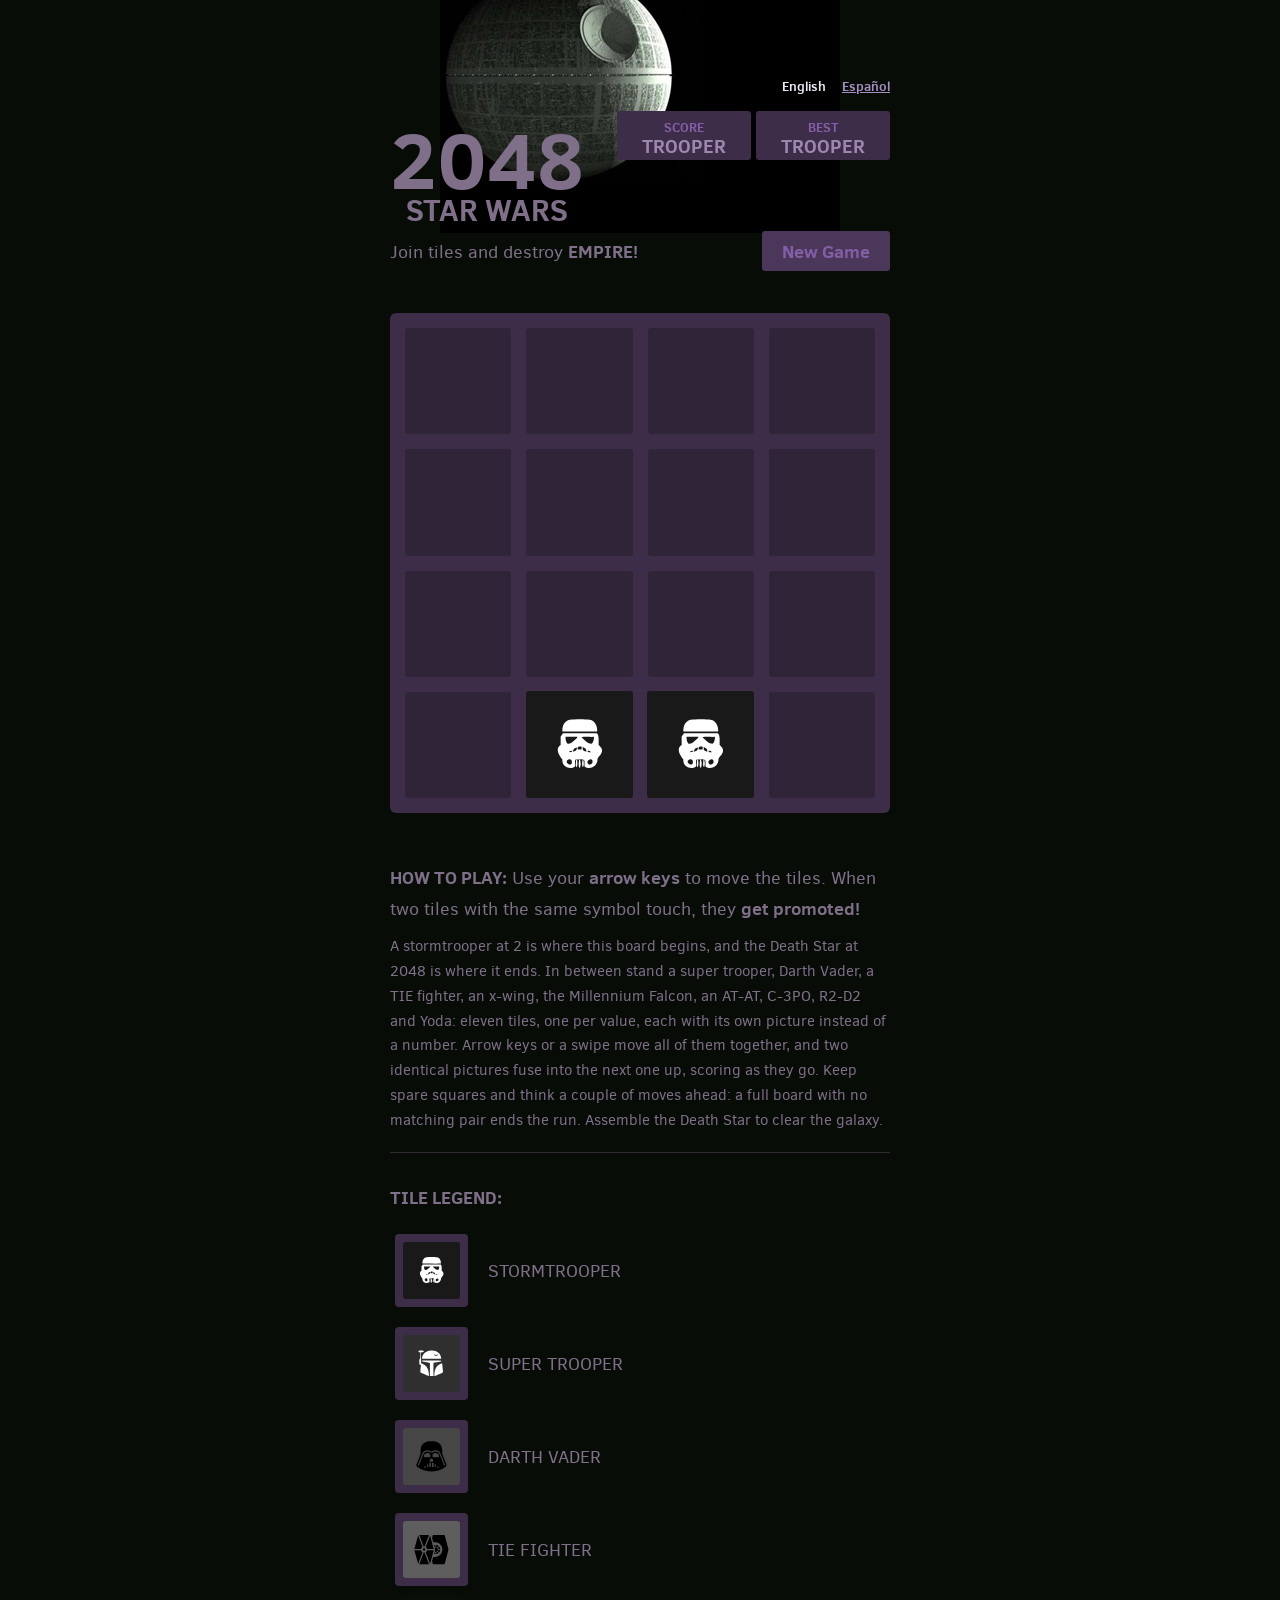
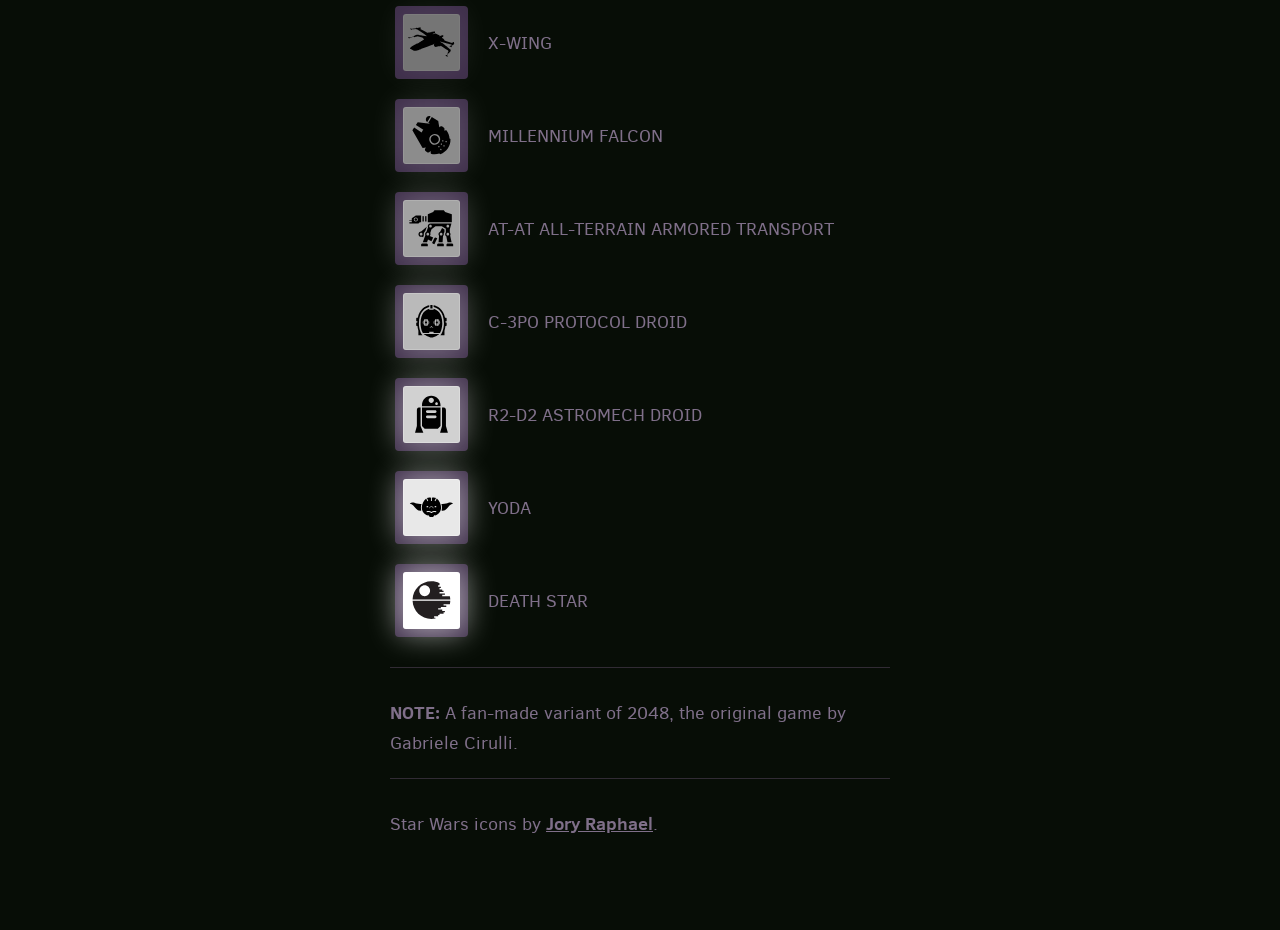
==== index.html @ c53c868a "Bilingual site: English at the root, Spanish under /es/ Includes hreflang, canonical, Open Graph, JS" ====
<!DOCTYPE html>
<html lang="en">
<head>
  <meta charset="utf-8">
  <title>2048 Star Wars — slide tiles, destroy the Empire</title>
  <meta name="description" content="Play 2048 Star Wars: slide tiles of stormtroopers, TIE fighters and droids, merge matching pairs, and work your way up the ranks of the saga.">

  <link rel="canonical" href="https://tile2048.github.io/2048-STARWARS/">
  <link rel="alternate" hreflang="en" href="https://tile2048.github.io/2048-STARWARS/">
  <link rel="alternate" hreflang="es" href="https://tile2048.github.io/2048-STARWARS/es/">
  <link rel="alternate" hreflang="x-default" href="https://tile2048.github.io/2048-STARWARS/">

  <meta property="og:type" content="website">
  <meta property="og:title" content="2048 Star Wars — slide tiles, destroy the Empire">
  <meta property="og:description" content="Play 2048 Star Wars: slide tiles of stormtroopers, TIE fighters and droids, merge matching pairs, and work your way up the ranks of the saga.">
  <meta property="og:url" content="https://tile2048.github.io/2048-STARWARS/">
  <meta property="og:locale" content="en_US">
  <meta property="og:locale:alternate" content="es_ES">

  <link href="style/main.css" rel="stylesheet" type="text/css">
  <link rel="shortcut icon" href="favicon.ico">
  <link rel="apple-touch-icon" href="meta/apple-touch-icon.png">
  <meta name="apple-mobile-web-app-capable" content="yes">
  <meta name="apple-mobile-web-app-status-bar-style" content="black">

  <meta name="HandheldFriendly" content="True">
  <meta name="MobileOptimized" content="320">
  <meta name="viewport" content="width=device-width, target-densitydpi=160dpi, initial-scale=1.0, maximum-scale=1, user-scalable=no, minimal-ui">
  <meta name="format-detection" content="telephone=no" />

  <script type="application/ld+json">
  {
    "@context": "https://schema.org",
    "@type": "VideoGame",
    "name": "2048 Star Wars",
    "inLanguage": "en",
    "url": "https://tile2048.github.io/2048-STARWARS/",
    "description": "A Star Wars version of the 2048 sliding tile puzzle: merge equal tiles to climb from stormtrooper to Death Star."
  }
  </script>
</head>
<body>
  <div class="container">
    <nav class="lang-links"><span>English</span> <a href="es/" hreflang="es" lang="es">Español</a></nav>

    <div class="heading">
      <div class="scores-container">
        <div class="score-container">0</div>
        <div class="best-container">0</div>
      </div>
      <div class="title-container">
        <h1 class="title">2048<small>Star Wars</small></h1>
      </div>
    </div>

    <div class="above-game">
      <p class="game-intro">Join tiles and destroy <strong>EMPIRE!</strong></p>
      <a class="restart-button">New Game</a>
    </div>

    <div class="game-container">
      <div class="game-message">
        <p></p>
        <div class="lower">
	        <a class="keep-playing-button">Keep going</a>
          <a class="retry-button">Try again</a>
          <div class="score-sharing"></div>
        </div>
      </div>

      <div class="grid-container">
        <div class="grid-row">
          <div class="grid-cell"></div>
          <div class="grid-cell"></div>
          <div class="grid-cell"></div>
          <div class="grid-cell"></div>
        </div>
        <div class="grid-row">
          <div class="grid-cell"></div>
          <div class="grid-cell"></div>
          <div class="grid-cell"></div>
          <div class="grid-cell"></div>
        </div>
        <div class="grid-row">
          <div class="grid-cell"></div>
          <div class="grid-cell"></div>
          <div class="grid-cell"></div>
          <div class="grid-cell"></div>
        </div>
        <div class="grid-row">
          <div class="grid-cell"></div>
          <div class="grid-cell"></div>
          <div class="grid-cell"></div>
          <div class="grid-cell"></div>
        </div>
      </div>

      <div class="tile-container">

      </div>
    </div>

    <p class="game-explanation">
      <strong class="important">How to play:</strong> Use your <strong>arrow keys</strong> to move the tiles. When two tiles with the same symbol touch, they <strong>get promoted!</strong>
    </p>
    <p class="game-about">
      A stormtrooper at 2 is where this board begins, and the Death Star at 2048 is where it ends. In between stand a super trooper, Darth Vader, a TIE fighter, an x-wing, the Millennium Falcon, an AT-AT, C-3PO, R2-D2 and Yoda: eleven tiles, one per value, each with its own picture instead of a number. Arrow keys or a swipe move all of them together, and two identical pictures fuse into the next one up, scoring as they go. Keep spare squares and think a couple of moves ahead: a full board with no matching pair ends the run. Assemble the Death Star to clear the galaxy.
    </p>
    <hr>
    <p class="tile-legend"><strong class="important">Tile Legend:</strong></p>
    <div class="legend-list">
      <div class="legend-row">
        <div class="legend-grid"><div class="legend-cell cell-2"><img src="style/img/2.svg" alt="stormtrooper"></div></div>
        <p>stormtrooper</p>
      </div>
      <div class="legend-row">
        <div class="legend-grid"><div class="legend-cell cell-4"><img src="style/img/4.svg" alt="super trooper"></div></div>
        <p>super trooper</p>
      </div>
      <div class="legend-row">
        <div class="legend-grid"><div class="legend-cell cell-8"><img src="style/img/8.svg" alt="Darth Vader"></div></div>
        <p>Darth Vader</p>
      </div>
      <div class="legend-row">
        <div class="legend-grid"><div class="legend-cell cell-16"><img src="style/img/16.svg" alt="TIE fighter"></div></div>
        <p>TIE fighter</p>
      </div>
      <div class="legend-row">
        <div class="legend-grid"><div class="legend-cell cell-32"><img src="style/img/32.svg" alt="X-wing"></div></div>
        <p>X-wing</p>
      </div>
      <div class="legend-row">
        <div class="legend-grid"><div class="legend-cell cell-64"><img src="style/img/64.svg" alt="Millennium Falcon"></div></div>
        <p>Millennium Falcon</p>
      </div>
      <div class="legend-row">
        <div class="legend-grid"><div class="legend-cell cell-128"><img src="style/img/128.svg" alt="AT-AT all-terrain armored transport"></div></div>
        <p>AT-AT all-terrain armored transport</p>
      </div>
      <div class="legend-row">
        <div class="legend-grid"><div class="legend-cell cell-256"><img src="style/img/256.svg" alt="C-3PO protocol droid"></div></div>
        <p>C-3PO protocol droid</p>
      </div>
      <div class="legend-row">
        <div class="legend-grid"><div class="legend-cell cell-512"><img src="style/img/512.svg" alt="R2-D2 astromech droid"></div></div>
        <p>R2-D2 astromech droid</p>
      </div>
      <div class="legend-row">
        <div class="legend-grid"><div class="legend-cell cell-1024"><img src="style/img/1024.svg" alt="Yoda"></div></div>
        <p>Yoda</p>
      </div>
      <div class="legend-row">
        <div class="legend-grid"><div class="legend-cell cell-2048"><img src="style/img/2048.svg" alt="Death Star"></div></div>
        <p>Death Star</p>
      </div>
    </div>
    <hr>
    <p class="disclaimer">
    <strong class="important">Note:</strong> A fan-made variant of 2048, the original game by Gabriele Cirulli.
    </p>
    <hr>
    <p class="credits">
      Star Wars icons by <a href="http://sensibleworld.com/news/more-free-star-wars-icons/" title="Free Star Wars Icons by Sensible World">Jory Raphael</a>.
    </p>
  </div>

  <script src="js/bind_polyfill.js"></script>
  <script src="js/classlist_polyfill.js"></script>
  <script src="js/animframe_polyfill.js"></script>
  <script>
    // Assets and sentences of this page. The Spanish page sets ../ and its own words.
    window.GAME_ROOT = "";

    // Text that only appears once a game is running, in the language of this page.
    window.PAGE_STRINGS = {
      "game-won": "You win!",
      "game-over": "Game over!",
      "tweet1": "I scored \"",
      "tweet2": "\" at 2048-STARWARS #2048game",
      "2": "stormtrooper",
      "4": "super trooper",
      "8": "Darth Vader",
      "16": "TIE fighter",
      "32": "X-wing",
      "64": "Millennium Falcon",
      "128": "AT-AT all-terrain armored transport",
      "256": "C-3PO protocol droid",
      "512": "R2-D2 astromech droid",
      "1024": "Yoda",
      "2048": "Death Star",
      "p0": "trooper",
      "p2": "trooper",
      "p4": "s.trooper",
      "p8": "Vader",
      "p16": "TIE",
      "p32": "x-wing",
      "p64": "Falcon",
      "p128": "at-at",
      "p256": "c-3po",
      "p512": "r2-d2",
      "p1024": "Yoda",
      "p2048": "Death Star"
    };

    function Localize(key) {
      var name = String(key);
      if (window.PAGE_STRINGS.hasOwnProperty(name)) return window.PAGE_STRINGS[name];
      // Scores that no longer sit on a tile fall back to the plain number.
      if (name.charAt(0) === "p" && window.PAGE_STRINGS.hasOwnProperty(name.slice(1))) {
        return window.PAGE_STRINGS[name.slice(1)];
      }
      return name;
    }
  </script>
  <script src="js/keyboard_input_manager.js"></script>
  <script src="js/html_actuator.js"></script>
  <script src="js/grid.js"></script>
  <script src="js/tile.js"></script>
  <script src="js/local_storage_manager.js"></script>
  <script src="js/game_manager.js"></script>
  <script src="js/application.js"></script>
  <script>
    window.twttr = (function (d,s,id) {
      var t, js, fjs = d.getElementsByTagName(s)[0];
      if (d.getElementById(id)) return; js=d.createElement(s); js.id=id;
      js.src="https://platform.twitter.com/widgets.js"; fjs.parentNode.insertBefore(js, fjs);
      return window.twttr || (t = { _e: [], ready: function(f){ t._e.push(f) } });
    }(document, "script", "twitter-wjs"));
  </script>
</body>
</html>
---- style/main.css ----
@import url(fonts/clear-sans.css);
html, body {
  margin: 0;
  padding: 0;
  background-color: #070D06;
  color: #7f6f89;
  font-family: "Clear Sans", "Helvetica Neue", Arial, sans-serif;
  font-size: 18px; }

body {
  padding: 80px 0;
  background-image: url(img/top-bg.jpg);
  background-position: top center;
  background-repeat: no-repeat; }

.heading:after {
  content: "";
  display: block;
  clear: both; }

h1.title {
  font-size: 80px;
  font-weight: bold;
  margin: 0;
  display: block;
  float: left; }
  h1.title small {
    position: absolute;
    width: 100%;
    bottom: 0;
    left: 0;
    text-transform: uppercase;
    font-size: 30px;
    line-height: 30px;
    text-align: center;
    font-weight: bold; }

.title-container {
  position: relative;
  display: inline-block;
  padding-bottom: 10px; }

@-webkit-keyframes move-up {
  0% {
    top: 25px;
    opacity: 1; }

  100% {
    top: -50px;
    opacity: 0; } }
@-moz-keyframes move-up {
  0% {
    top: 25px;
    opacity: 1; }

  100% {
    top: -50px;
    opacity: 0; } }
@keyframes move-up {
  0% {
    top: 25px;
    opacity: 1; }

  100% {
    top: -50px;
    opacity: 0; } }
.scores-container {
  float: right;
  text-align: right; }

.score-container, .best-container {
  position: relative;
  display: inline-block;
  background: #3d2d49;
  padding: 15px 25px;
  font-size: 19px;
  text-transform: uppercase;
  height: 19px;
  line-height: 41px;
  font-weight: bold;
  border-radius: 3px;
  color: #9e87ae;
  margin-top: 8px;
  text-align: center; }
  .score-container:after, .best-container:after {
    position: absolute;
    width: 100%;
    top: 10px;
    left: 0;
    text-transform: uppercase;
    font-size: 13px;
    line-height: 13px;
    text-align: center;
    color: #845ea6; }
  .score-container .score-addition, .best-container .score-addition {
    position: absolute;
    right: 30px;
    color: red;
    font-size: 19px;
    line-height: 19px;
    font-weight: bold;
    color: rgba(127, 111, 137, 0.9);
    z-index: 100;
    -webkit-animation: move-up 600ms ease-in;
    -moz-animation: move-up 600ms ease-in;
    animation: move-up 600ms ease-in;
    -webkit-animation-fill-mode: both;
    -moz-animation-fill-mode: both;
    animation-fill-mode: both; }

.score-container:after {
  content: "Score"; }

.best-container:after {
  content: "Best"; }

p {
  margin-top: 0;
  margin-bottom: 10px;
  line-height: 1.65; }

a {
  color: #7f6f89;
  font-weight: bold;
  text-decoration: underline;
  cursor: pointer; }

strong.important {
  text-transform: uppercase; }

hr {
  border: none;
  border-bottom: 1px solid #312b34;
  margin-top: 20px;
  margin-bottom: 30px; }

.container {
  width: 500px;
  margin: 0 auto; }

@-webkit-keyframes fade-in {
  0% {
    opacity: 0; }

  100% {
    opacity: 1; } }
@-moz-keyframes fade-in {
  0% {
    opacity: 0; }

  100% {
    opacity: 1; } }
@keyframes fade-in {
  0% {
    opacity: 0; }

  100% {
    opacity: 1; } }
.game-container {
  margin-top: 40px;
  position: relative;
  padding: 15px;
  cursor: default;
  -webkit-touch-callout: none;
  -ms-touch-callout: none;
  -webkit-user-select: none;
  -moz-user-select: none;
  -ms-user-select: none;
  -ms-touch-action: none;
  touch-action: none;
  background: #3d2d49;
  border-radius: 6px;
  width: 500px;
  height: 500px;
  -webkit-box-sizing: border-box;
  -moz-box-sizing: border-box;
  box-sizing: border-box; }
  .game-container .game-message {
    display: none;
    position: absolute;
    top: 0;
    right: 0;
    bottom: 0;
    left: 0;
    background: rgba(25, 25, 25, 0.7);
    z-index: 100;
    text-align: center;
    -webkit-animation: fade-in 800ms ease 1200ms;
    -moz-animation: fade-in 800ms ease 1200ms;
    animation: fade-in 800ms ease 1200ms;
    -webkit-animation-fill-mode: both;
    -moz-animation-fill-mode: both;
    animation-fill-mode: both; }
    .game-container .game-message p {
      font-size: 60px;
      font-weight: bold;
      height: 60px;
      line-height: 60px;
      margin-top: 222px; }
    .game-container .game-message .lower {
      display: block;
      margin-top: 59px; }
    .game-container .game-message a {
      display: inline-block;
      background: #4a3759;
      border-radius: 3px;
      padding: 0 20px;
      text-decoration: none;
      color: #845ea6;
      height: 40px;
      line-height: 42px;
      margin-left: 9px; }
      .game-container .game-message a.keep-playing-button {
        display: none; }
    .game-container .game-message .score-sharing {
      display: inline-block;
      vertical-align: middle;
      margin-left: 10px; }
    .game-container .game-message.game-won {
      background: rgba(255, 255, 255, 0.5);
      color: #9e87ae; }
      .game-container .game-message.game-won a.keep-playing-button {
        display: inline-block; }
    .game-container .game-message.game-won, .game-container .game-message.game-over {
      display: block; }

.grid-container {
  position: absolute;
  z-index: 1; }

.grid-row {
  margin-bottom: 15px; }
  .grid-row:last-child {
    margin-bottom: 0; }
  .grid-row:after {
    content: "";
    display: block;
    clear: both; }

.grid-cell {
  width: 106.25px;
  height: 106.25px;
  margin-right: 15px;
  float: left;
  border-radius: 3px;
  background: rgba(25, 25, 25, 0.35); }
  .grid-cell:last-child {
    margin-right: 0; }

.tile-container {
  position: absolute;
  z-index: 2; }

.tile, .tile .tile-inner {
  width: 107px;
  height: 107px;
  line-height: 116.25px; }
.tile.tile-position-1-1 {
  -webkit-transform: translate(0px, 0px);
  -moz-transform: translate(0px, 0px);
  transform: translate(0px, 0px); }
.tile.tile-position-1-2 {
  -webkit-transform: translate(0px, 121px);
  -moz-transform: translate(0px, 121px);
  transform: translate(0px, 121px); }
.tile.tile-position-1-3 {
  -webkit-transform: translate(0px, 242px);
  -moz-transform: translate(0px, 242px);
  transform: translate(0px, 242px); }
.tile.tile-position-1-4 {
  -webkit-transform: translate(0px, 363px);
  -moz-transform: translate(0px, 363px);
  transform: translate(0px, 363px); }
.tile.tile-position-2-1 {
  -webkit-transform: translate(121px, 0px);
  -moz-transform: translate(121px, 0px);
  transform: translate(121px, 0px); }
.tile.tile-position-2-2 {
  -webkit-transform: translate(121px, 121px);
  -moz-transform: translate(121px, 121px);
  transform: translate(121px, 121px); }
.tile.tile-position-2-3 {
  -webkit-transform: translate(121px, 242px);
  -moz-transform: translate(121px, 242px);
  transform: translate(121px, 242px); }
.tile.tile-position-2-4 {
  -webkit-transform: translate(121px, 363px);
  -moz-transform: translate(121px, 363px);
  transform: translate(121px, 363px); }
.tile.tile-position-3-1 {
  -webkit-transform: translate(242px, 0px);
  -moz-transform: translate(242px, 0px);
  transform: translate(242px, 0px); }
.tile.tile-position-3-2 {
  -webkit-transform: translate(242px, 121px);
  -moz-transform: translate(242px, 121px);
  transform: translate(242px, 121px); }
.tile.tile-position-3-3 {
  -webkit-transform: translate(242px, 242px);
  -moz-transform: translate(242px, 242px);
  transform: translate(242px, 242px); }
.tile.tile-position-3-4 {
  -webkit-transform: translate(242px, 363px);
  -moz-transform: translate(242px, 363px);
  transform: translate(242px, 363px); }
.tile.tile-position-4-1 {
  -webkit-transform: translate(363px, 0px);
  -moz-transform: translate(363px, 0px);
  transform: translate(363px, 0px); }
.tile.tile-position-4-2 {
  -webkit-transform: translate(363px, 121px);
  -moz-transform: translate(363px, 121px);
  transform: translate(363px, 121px); }
.tile.tile-position-4-3 {
  -webkit-transform: translate(363px, 242px);
  -moz-transform: translate(363px, 242px);
  transform: translate(363px, 242px); }
.tile.tile-position-4-4 {
  -webkit-transform: translate(363px, 363px);
  -moz-transform: translate(363px, 363px);
  transform: translate(363px, 363px); }

.tile {
  position: absolute;
  -webkit-transition: 100ms ease-in-out;
  -moz-transition: 100ms ease-in-out;
  transition: 100ms ease-in-out;
  -webkit-transition-property: -webkit-transform;
  -moz-transition-property: -moz-transform;
  transition-property: transform; }
  .tile .tile-inner {
    border-radius: 3px;
    background: #191919;
    text-align: center;
    font-weight: bold;
    z-index: 10;
    font-size: 55px; }
    .tile .tile-inner img {
      width: 100%;
      height: 100%; }
  .tile.tile-2 .tile-inner {
    background: #191919;
    box-shadow: 0 0 30px 10px rgba(255, 255, 255, 0), inset 0 0 0 1px rgba(255, 255, 255, 0); }
  .tile.tile-4 .tile-inner {
    background: #2f2f2f;
    box-shadow: 0 0 30px 10px rgba(255, 255, 255, 0), inset 0 0 0 1px rgba(255, 255, 255, 0); }
  .tile.tile-8 .tile-inner {
    color: #9e87ae;
    background: #474747;
    box-shadow: 0 0 30px 10px rgba(255, 255, 255, 0), inset 0 0 0 1px rgba(255, 255, 255, 0); }
  .tile.tile-16 .tile-inner {
    color: #9e87ae;
    background: #5e5e5e;
    box-shadow: 0 0 30px 10px rgba(255, 255, 255, 0), inset 0 0 0 1px rgba(255, 255, 255, 0); }
  .tile.tile-32 .tile-inner {
    color: #9e87ae;
    background: #757575;
    box-shadow: 0 0 30px 10px rgba(255, 255, 255, 0.07937), inset 0 0 0 1px rgba(255, 255, 255, 0.04762); }
  .tile.tile-64 .tile-inner {
    color: #9e87ae;
    background: #8c8c8c;
    box-shadow: 0 0 30px 10px rgba(255, 255, 255, 0.15873), inset 0 0 0 1px rgba(255, 255, 255, 0.09524); }
  .tile.tile-128 .tile-inner {
    color: #9e87ae;
    background: #a3a3a3;
    box-shadow: 0 0 30px 10px rgba(255, 255, 255, 0.2381), inset 0 0 0 1px rgba(255, 255, 255, 0.14286);
    font-size: 45px; }
    @media screen and (max-width: 520px) {
      .tile.tile-128 .tile-inner {
        font-size: 25px; } }
  .tile.tile-256 .tile-inner {
    color: #9e87ae;
    background: #bababa;
    box-shadow: 0 0 30px 10px rgba(255, 255, 255, 0.31746), inset 0 0 0 1px rgba(255, 255, 255, 0.19048);
    font-size: 45px; }
    @media screen and (max-width: 520px) {
      .tile.tile-256 .tile-inner {
        font-size: 25px; } }
  .tile.tile-512 .tile-inner {
    color: #9e87ae;
    background: #d1d1d1;
    box-shadow: 0 0 30px 10px rgba(255, 255, 255, 0.39683), inset 0 0 0 1px rgba(255, 255, 255, 0.2381);
    font-size: 45px; }
    @media screen and (max-width: 520px) {
      .tile.tile-512 .tile-inner {
        font-size: 25px; } }
  .tile.tile-1024 .tile-inner {
    color: #9e87ae;
    background: #e8e8e8;
    box-shadow: 0 0 30px 10px rgba(255, 255, 255, 0.47619), inset 0 0 0 1px rgba(255, 255, 255, 0.28571);
    font-size: 35px; }
    @media screen and (max-width: 520px) {
      .tile.tile-1024 .tile-inner {
        font-size: 15px; } }
  .tile.tile-2048 .tile-inner {
    color: #9e87ae;
    background: white;
    box-shadow: 0 0 30px 10px rgba(255, 255, 255, 0.55556), inset 0 0 0 1px rgba(255, 255, 255, 0.33333);
    font-size: 35px; }
    @media screen and (max-width: 520px) {
      .tile.tile-2048 .tile-inner {
        font-size: 15px; } }
  .tile.tile-super .tile-inner {
    color: #9e87ae;
    background: #3d3d3d;
    font-size: 30px; }
    @media screen and (max-width: 520px) {
      .tile.tile-super .tile-inner {
        font-size: 10px; } }

@-webkit-keyframes appear {
  0% {
    opacity: 0;
    -webkit-transform: scale(0);
    -moz-transform: scale(0);
    transform: scale(0); }

  100% {
    opacity: 1;
    -webkit-transform: scale(1);
    -moz-transform: scale(1);
    transform: scale(1); } }
@-moz-keyframes appear {
  0% {
    opacity: 0;
    -webkit-transform: scale(0);
    -moz-transform: scale(0);
    transform: scale(0); }

  100% {
    opacity: 1;
    -webkit-transform: scale(1);
    -moz-transform: scale(1);
    transform: scale(1); } }
@keyframes appear {
  0% {
    opacity: 0;
    -webkit-transform: scale(0);
    -moz-transform: scale(0);
    transform: scale(0); }

  100% {
    opacity: 1;
    -webkit-transform: scale(1);
    -moz-transform: scale(1);
    transform: scale(1); } }
.tile-new .tile-inner {
  -webkit-animation: appear 200ms ease 100ms;
  -moz-animation: appear 200ms ease 100ms;
  animation: appear 200ms ease 100ms;
  -webkit-animation-fill-mode: backwards;
  -moz-animation-fill-mode: backwards;
  animation-fill-mode: backwards; }

@-webkit-keyframes pop {
  0% {
    -webkit-transform: scale(0);
    -moz-transform: scale(0);
    transform: scale(0); }

  50% {
    -webkit-transform: scale(1.2);
    -moz-transform: scale(1.2);
    transform: scale(1.2); }

  100% {
    -webkit-transform: scale(1);
    -moz-transform: scale(1);
    transform: scale(1); } }
@-moz-keyframes pop {
  0% {
    -webkit-transform: scale(0);
    -moz-transform: scale(0);
    transform: scale(0); }

  50% {
    -webkit-transform: scale(1.2);
    -moz-transform: scale(1.2);
    transform: scale(1.2); }

  100% {
    -webkit-transform: scale(1);
    -moz-transform: scale(1);
    transform: scale(1); } }
@keyframes pop {
  0% {
    -webkit-transform: scale(0);
    -moz-transform: scale(0);
    transform: scale(0); }

  50% {
    -webkit-transform: scale(1.2);
    -moz-transform: scale(1.2);
    transform: scale(1.2); }

  100% {
    -webkit-transform: scale(1);
    -moz-transform: scale(1);
    transform: scale(1); } }
.tile-merged .tile-inner {
  z-index: 20;
  -webkit-animation: pop 200ms ease 100ms;
  -moz-animation: pop 200ms ease 100ms;
  animation: pop 200ms ease 100ms;
  -webkit-animation-fill-mode: backwards;
  -moz-animation-fill-mode: backwards;
  animation-fill-mode: backwards; }

.above-game:after {
  content: "";
  display: block;
  clear: both; }

.game-intro {
  float: left;
  line-height: 42px;
  margin-bottom: 0; }

.restart-button {
  display: inline-block;
  background: #4a3759;
  border-radius: 3px;
  padding: 0 20px;
  text-decoration: none;
  color: #845ea6;
  height: 40px;
  line-height: 42px;
  display: block;
  text-align: center;
  float: right; }

.game-explanation {
  margin-top: 50px; }

@media screen and (max-width: 520px) {
  html, body {
    font-size: 15px; }

  body {
    margin: 20px 0;
    padding: 0 20px; }

  h1.title {
    font-size: 27px;
    margin-top: 15px; }
  h1.title small {
    font-size: 14px;
    line-height: 16px; }

  .container {
    width: 280px;
    margin: 0 auto; }

  .score-container, .best-container {
    margin-top: 0;
    padding: 15px 10px;
    min-width: 40px; }

  .heading {
    margin-bottom: 10px; }

  .game-intro {
    width: 55%;
    display: block;
    box-sizing: border-box;
    line-height: 1.65; }

  .restart-button {
    width: 42%;
    padding: 0;
    display: block;
    box-sizing: border-box;
    margin-top: 2px; }

  .game-container {
    margin-top: 17px;
    position: relative;
    padding: 10px;
    cursor: default;
    -webkit-touch-callout: none;
    -ms-touch-callout: none;
    -webkit-user-select: none;
    -moz-user-select: none;
    -ms-user-select: none;
    -ms-touch-action: none;
    touch-action: none;
    background: #3d2d49;
    border-radius: 6px;
    width: 280px;
    height: 280px;
    -webkit-box-sizing: border-box;
    -moz-box-sizing: border-box;
    box-sizing: border-box; }
    .game-container .game-message {
      display: none;
      position: absolute;
      top: 0;
      right: 0;
      bottom: 0;
      left: 0;
      background: rgba(25, 25, 25, 0.7);
      z-index: 100;
      text-align: center;
      -webkit-animation: fade-in 800ms ease 1200ms;
      -moz-animation: fade-in 800ms ease 1200ms;
      animation: fade-in 800ms ease 1200ms;
      -webkit-animation-fill-mode: both;
      -moz-animation-fill-mode: both;
      animation-fill-mode: both; }
      .game-container .game-message p {
        font-size: 60px;
        font-weight: bold;
        height: 60px;
        line-height: 60px;
        margin-top: 222px; }
      .game-container .game-message .lower {
        display: block;
        margin-top: 59px; }
      .game-container .game-message a {
        display: inline-block;
        background: #4a3759;
        border-radius: 3px;
        padding: 0 20px;
        text-decoration: none;
        color: #845ea6;
        height: 40px;
        line-height: 42px;
        margin-left: 9px; }
        .game-container .game-message a.keep-playing-button {
          display: none; }
      .game-container .game-message .score-sharing {
        display: inline-block;
        vertical-align: middle;
        margin-left: 10px; }
      .game-container .game-message.game-won {
        background: rgba(255, 255, 255, 0.5);
        color: #9e87ae; }
        .game-container .game-message.game-won a.keep-playing-button {
          display: inline-block; }
      .game-container .game-message.game-won, .game-container .game-message.game-over {
        display: block; }

  .grid-container {
    position: absolute;
    z-index: 1; }

  .grid-row {
    margin-bottom: 10px; }
    .grid-row:last-child {
      margin-bottom: 0; }
    .grid-row:after {
      content: "";
      display: block;
      clear: both; }

  .grid-cell {
    width: 57.5px;
    height: 57.5px;
    margin-right: 10px;
    float: left;
    border-radius: 3px;
    background: rgba(25, 25, 25, 0.35); }
    .grid-cell:last-child {
      margin-right: 0; }

  .tile-container {
    position: absolute;
    z-index: 2; }

  .tile, .tile .tile-inner {
    width: 58px;
    height: 58px;
    line-height: 67.5px; }
  .tile.tile-position-1-1 {
    -webkit-transform: translate(0px, 0px);
    -moz-transform: translate(0px, 0px);
    transform: translate(0px, 0px); }
  .tile.tile-position-1-2 {
    -webkit-transform: translate(0px, 67px);
    -moz-transform: translate(0px, 67px);
    transform: translate(0px, 67px); }
  .tile.tile-position-1-3 {
    -webkit-transform: translate(0px, 135px);
    -moz-transform: translate(0px, 135px);
    transform: translate(0px, 135px); }
  .tile.tile-position-1-4 {
    -webkit-transform: translate(0px, 202px);
    -moz-transform: translate(0px, 202px);
    transform: translate(0px, 202px); }
  .tile.tile-position-2-1 {
    -webkit-transform: translate(67px, 0px);
    -moz-transform: translate(67px, 0px);
    transform: translate(67px, 0px); }
  .tile.tile-position-2-2 {
    -webkit-transform: translate(67px, 67px);
    -moz-transform: translate(67px, 67px);
    transform: translate(67px, 67px); }
  .tile.tile-position-2-3 {
    -webkit-transform: translate(67px, 135px);
    -moz-transform: translate(67px, 135px);
    transform: translate(67px, 135px); }
  .tile.tile-position-2-4 {
    -webkit-transform: translate(67px, 202px);
    -moz-transform: translate(67px, 202px);
    transform: translate(67px, 202px); }
  .tile.tile-position-3-1 {
    -webkit-transform: translate(135px, 0px);
    -moz-transform: translate(135px, 0px);
    transform: translate(135px, 0px); }
  .tile.tile-position-3-2 {
    -webkit-transform: translate(135px, 67px);
    -moz-transform: translate(135px, 67px);
    transform: translate(135px, 67px); }
  .tile.tile-position-3-3 {
    -webkit-transform: translate(135px, 135px);
    -moz-transform: translate(135px, 135px);
    transform: translate(135px, 135px); }
  .tile.tile-position-3-4 {
    -webkit-transform: translate(135px, 202px);
    -moz-transform: translate(135px, 202px);
    transform: translate(135px, 202px); }
  .tile.tile-position-4-1 {
    -webkit-transform: translate(202px, 0px);
    -moz-transform: translate(202px, 0px);
    transform: translate(202px, 0px); }
  .tile.tile-position-4-2 {
    -webkit-transform: translate(202px, 67px);
    -moz-transform: translate(202px, 67px);
    transform: translate(202px, 67px); }
  .tile.tile-position-4-3 {
    -webkit-transform: translate(202px, 135px);
    -moz-transform: translate(202px, 135px);
    transform: translate(202px, 135px); }
  .tile.tile-position-4-4 {
    -webkit-transform: translate(202px, 202px);
    -moz-transform: translate(202px, 202px);
    transform: translate(202px, 202px); }

  .tile .tile-inner {
    font-size: 35px; }

  .game-message p {
    font-size: 30px !important;
    height: 30px !important;
    line-height: 30px !important;
    margin-top: 90px !important; }
  .game-message .lower {
    margin-top: 30px !important; }
  .game-message.game-won .score-sharing {
    margin-top: 10px; } }
.legend-row {
  padding: 10px 5px; }
  .legend-row:after {
    content: "";
    display: block;
    clear: both; }
  .legend-row p {
    margin-left: 93.33333px;
    margin-top: 23.33333px;
    text-transform: uppercase; }

.legend-grid {
  position: relative;
  padding: 7.5px;
  cursor: default;
  -webkit-touch-callout: none;
  -ms-touch-callout: none;
  -webkit-user-select: none;
  -moz-user-select: none;
  -ms-user-select: none;
  -ms-touch-action: none;
  touch-action: none;
  background: #3d2d49;
  border-radius: 4px;
  width: 73px;
  height: 73px;
  -webkit-box-sizing: border-box;
  -moz-box-sizing: border-box;
  box-sizing: border-box;
  float: left; }

.legend-cell {
  width: 57.5px;
  height: 57.5px;
  margin-right: 7.5px;
  float: left;
  border-radius: 3px;
  background: rgba(25, 25, 25, 0.35); }
  .legend-cell img {
    width: 100%;
    height: 100%; }

.cell-2 {
  background: #191919;
  box-shadow: 0 0 30px 5px rgba(255, 255, 255, 0), inset 0 0 0 1px rgba(255, 255, 255, 0); }

.cell-4 {
  background: #2f2f2f;
  box-shadow: 0 0 30px 5px rgba(255, 255, 255, 0), inset 0 0 0 1px rgba(255, 255, 255, 0); }

.cell-8 {
  color: #9e87ae;
  background: #474747;
  box-shadow: 0 0 30px 5px rgba(255, 255, 255, 0), inset 0 0 0 1px rgba(255, 255, 255, 0); }

.cell-16 {
  color: #9e87ae;
  background: #5e5e5e;
  box-shadow: 0 0 30px 5px rgba(255, 255, 255, 0), inset 0 0 0 1px rgba(255, 255, 255, 0); }

.cell-32 {
  color: #9e87ae;
  background: #757575;
  box-shadow: 0 0 30px 5px rgba(255, 255, 255, 0.07937), inset 0 0 0 1px rgba(255, 255, 255, 0.04762); }

.cell-64 {
  color: #9e87ae;
  background: #8c8c8c;
  box-shadow: 0 0 30px 5px rgba(255, 255, 255, 0.15873), inset 0 0 0 1px rgba(255, 255, 255, 0.09524); }

.cell-128 {
  color: #9e87ae;
  background: #a3a3a3;
  box-shadow: 0 0 30px 5px rgba(255, 255, 255, 0.2381), inset 0 0 0 1px rgba(255, 255, 255, 0.14286); }

.cell-256 {
  color: #9e87ae;
  background: #bababa;
  box-shadow: 0 0 30px 5px rgba(255, 255, 255, 0.31746), inset 0 0 0 1px rgba(255, 255, 255, 0.19048); }

.cell-512 {
  color: #9e87ae;
  background: #d1d1d1;
  box-shadow: 0 0 30px 5px rgba(255, 255, 255, 0.39683), inset 0 0 0 1px rgba(255, 255, 255, 0.2381); }

.cell-1024 {
  color: #9e87ae;
  background: #e8e8e8;
  box-shadow: 0 0 30px 5px rgba(255, 255, 255, 0.47619), inset 0 0 0 1px rgba(255, 255, 255, 0.28571); }

.cell-2048 {
  color: #9e87ae;
  background: white;
  box-shadow: 0 0 30px 5px rgba(255, 255, 255, 0.55556), inset 0 0 0 1px rgba(255, 255, 255, 0.33333); }

/* Language links */
.lang-links {
  text-align: right;
  font-size: 13px;
  line-height: 1;
  margin: 0 0 10px 0;
  color: #a58fc0; }
  .lang-links a,
  .lang-links span {
    display: inline-block;
    margin-left: 12px; }
  .lang-links span {
    font-weight: bold;
    color: #ece6f2; }
  .lang-links a {
    color: #a58fc0; }

.game-about {
  font-size: 15px;
  color: #7f6f89; }

/* Spanish page: labels the stylesheet paints itself */
html[lang="es"] .score-container:after {
  content: "Puntuación"; }
html[lang="es"] .best-container:after {
  content: "Mejor"; }
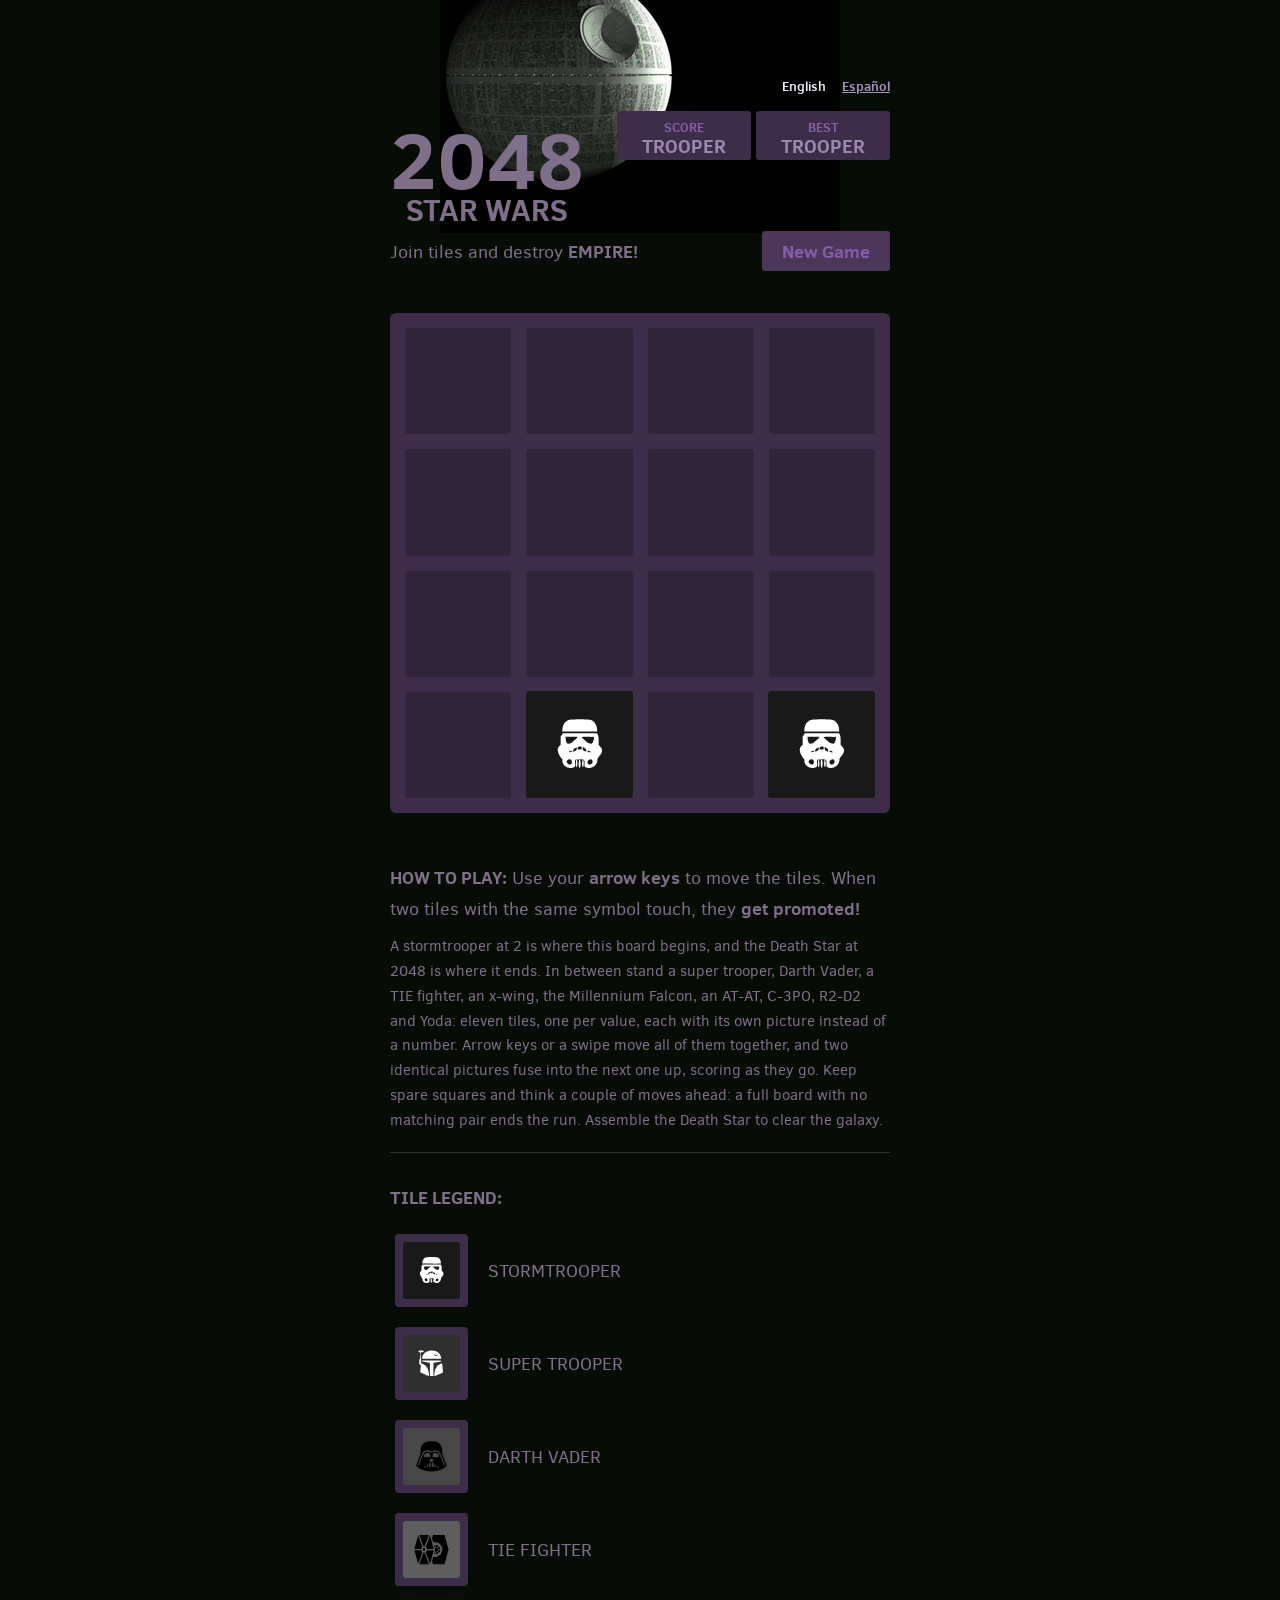
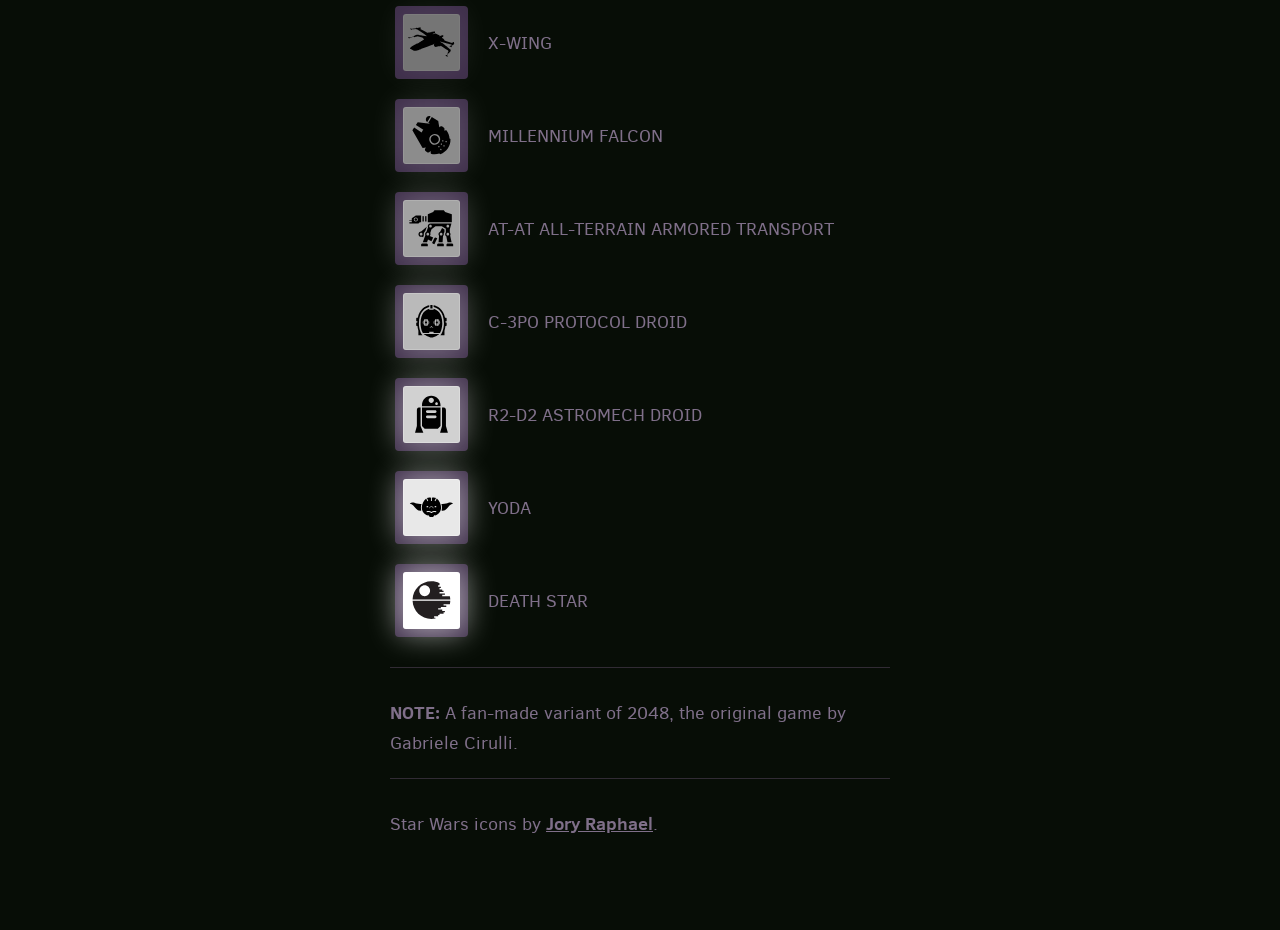
==== commit 19a0ddfc: "Add Cloudflare Web Analytics beacon" ====
--- a/index.html
+++ b/index.html
@@ -227,5 +227,6 @@
       return window.twttr || (t = { _e: [], ready: function(f){ t._e.push(f) } });
     }(document, "script", "twitter-wjs"));
   </script>
+  <script type='module' src='https://static.cloudflareinsights.com/beacon.min.js' data-cf-beacon='{"token": "ac91dead76b643889e88ca2612f285b2"}'></script>
 </body>
 </html>
